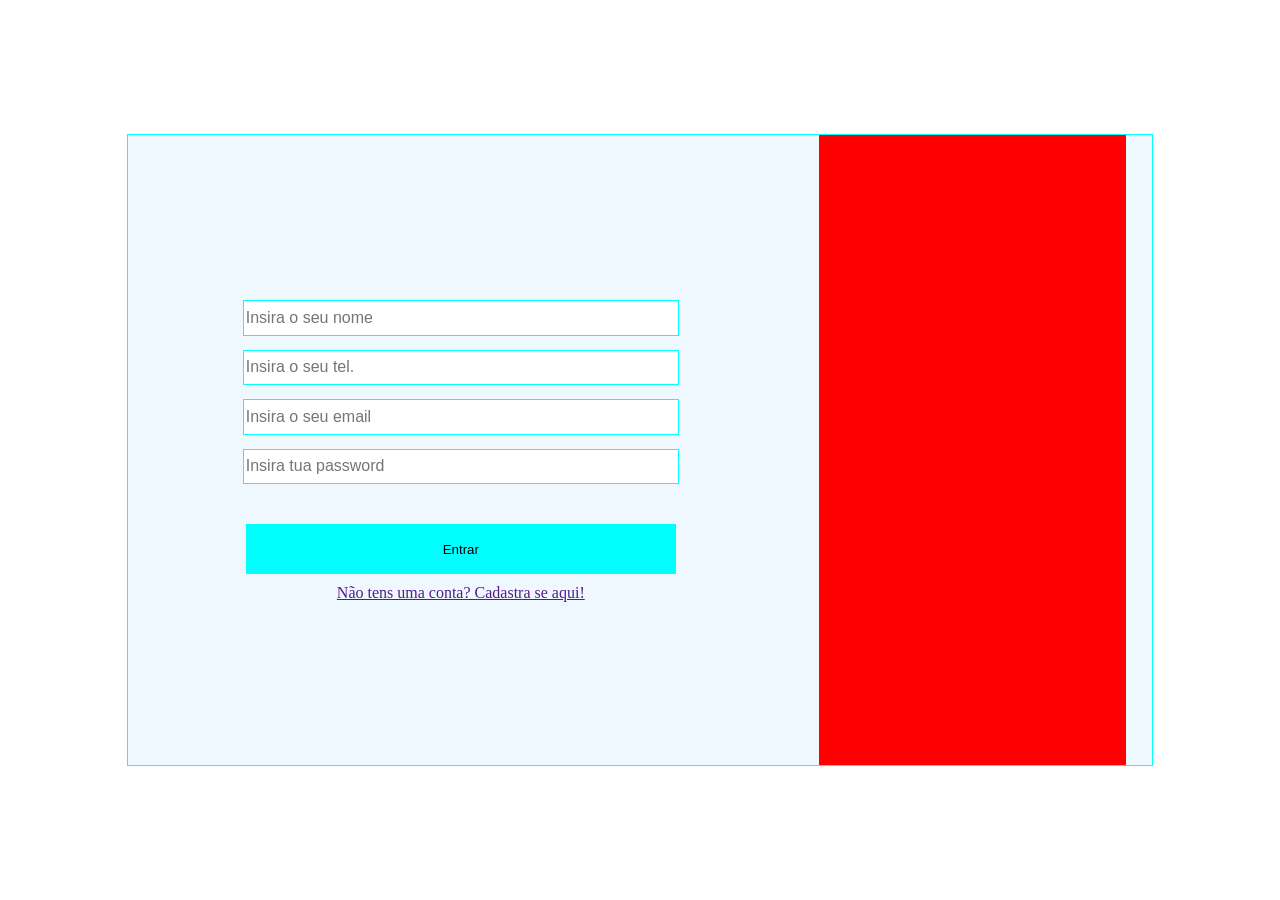
==== Front End/cadastro.html @ db4691ea "new" ====
<!DOCTYPE html>
<html lang="en">
<head>
    <meta charset="UTF-8">
    <meta name="viewport" content="width=device-width, initial-scale=1.0">
    <link rel="stylesheet" href="index.css">
    <title>Document</title>
</head>
<body>
    <div class="conteiner">

            <form action="" class="formulario">

                <Input class="name" placeholder="Insira o seu nome" type="text"></Input>
                <Input class="number" placeholder="Insira o seu tel." type="tel"></Input>
                <Input class="name" placeholder="Insira o seu email" type="email"></Input>
                <Input class="password" placeholder="Insira tua password" type="text"></Input>
                <br>
                <button type="button">Entrar</button>
                <a href="">Não tens uma conta? Cadastra se aqui!</a>

            </form>
            <div class="imagem">
                <img src="" alt="">
            </div>
    </div>
</body>
</html>
---- Front End/index.css ----
body{
    margin: 0px;
    height: 100vh;
    width: 100wh;
    display: flex;
    align-items: center;
    justify-content: center;
}
.conteiner{
    height: 70%;
    width: 80%;
    margin: 0%;
    background-color: aliceblue;
    display: flex;
    align-items: center;
    justify-content: center;
    justify-content: space-around;
    flex-direction: row;
    border-radius: 2%, 2%;
    border: 0.5px solid aqua;
}
.formulario{
    height: 100%;
    width: 60%;
    display: flex;
    flex-direction: column;
    justify-content: center;
    align-items: center;
    gap: 10px;  
}
input{
    height: 5%;
    width: 70%;
    font-family: arial;
    font-size: medium;
    margin: 2px;
    border: 0.5px solid aqua;
}
button{
    height: 50px;
     width: 70%;
    background-color: aqua;
    border: 0;
}
.imagem{
    height: 100%;
    width: 30%;
    background-color: red;
}
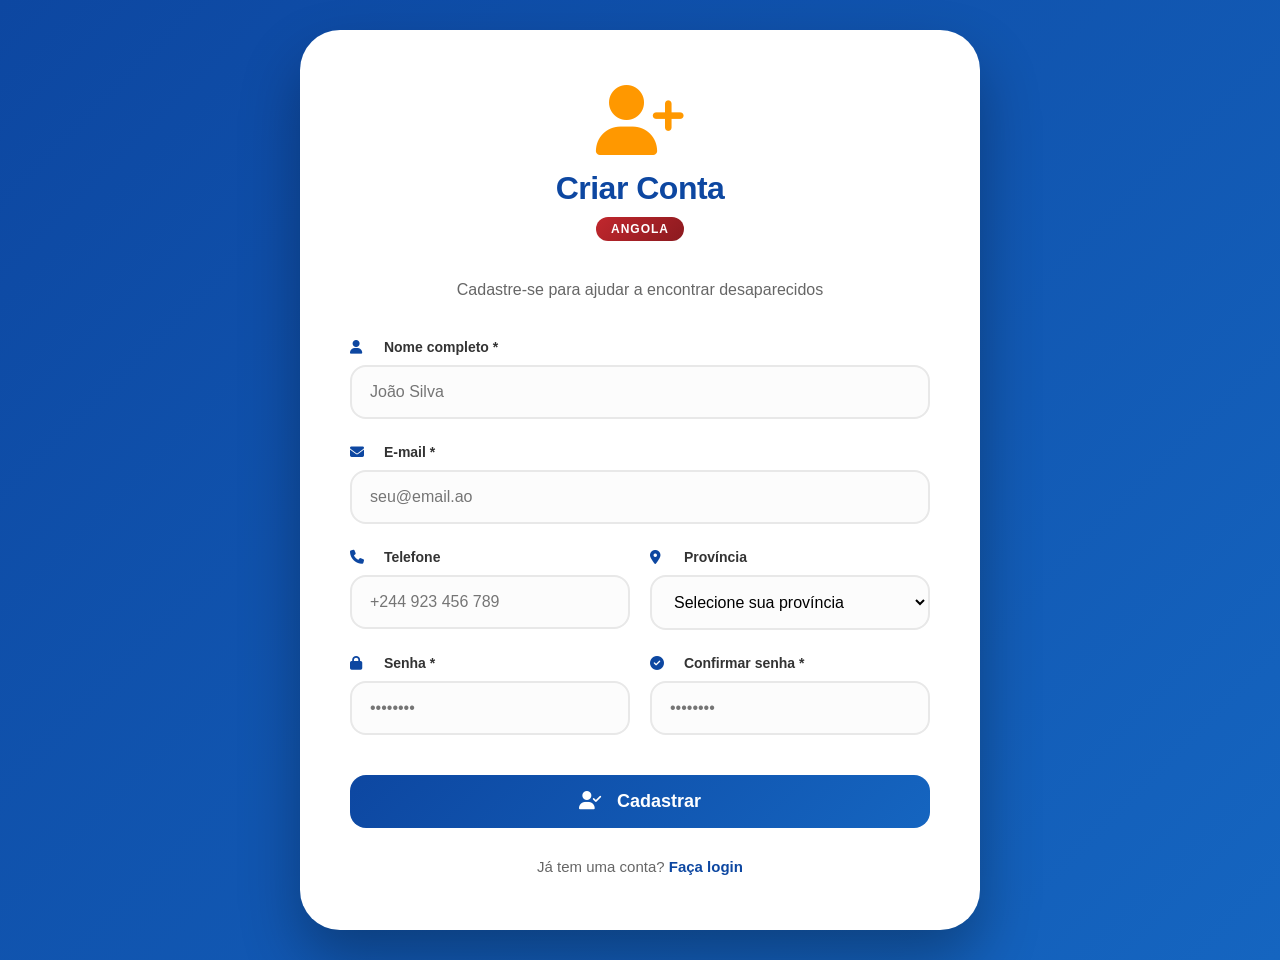
==== commit 47c2e5f9: "novo" ====
--- a/Front End/cadastro.html
+++ b/Front End/cadastro.html
@@ -1,28 +1,287 @@
 <!DOCTYPE html>
-<html lang="en">
+<html lang="pt-ao">
 <head>
     <meta charset="UTF-8">
-    <meta name="viewport" content="width=device-width, initial-scale=1.0">
+    <meta name="viewport" content="width=device-width, initial-scale=1.0, user-scalable=yes">
+    <title>BusqueDesaparecidos Angola - Cadastro</title>
+    <link rel="stylesheet" href="https://cdnjs.cloudflare.com/ajax/libs/font-awesome/6.5.1/css/all.min.css">
     <link rel="stylesheet" href="index.css">
-    <title>Document</title>
 </head>
 <body>
-    <div class="conteiner">
-
-            <form action="" class="formulario">
-
-                <Input class="name" placeholder="Insira o seu nome" type="text"></Input>
-                <Input class="number" placeholder="Insira o seu tel." type="tel"></Input>
-                <Input class="name" placeholder="Insira o seu email" type="email"></Input>
-                <Input class="password" placeholder="Insira tua password" type="text"></Input>
-                <br>
-                <button type="button">Entrar</button>
-                <a href="">Não tens uma conta? Cadastra se aqui!</a>
-
+    <div class="cadastro-wrapper">
+        <div class="cadastro-container">
+            <div class="logo-area">
+                <i class="fas fa-user-plus logo-icon"></i>
+                <h1>Criar Conta</h1>
+                <span class="angola-badge">ANGOLA</span>
+            </div>
+            <p class="subtitle">Cadastre-se para ajudar a encontrar desaparecidos</p>
+            
+            <form id="cadastroForm">
+                <div class="input-group" id="nomeGroup">
+                    <label><i class="fas fa-user"></i> Nome completo *</label>
+                    <input type="text" id="nome" placeholder="João Silva" autocomplete="off">
+                    <div class="error-message"><i class="fas fa-exclamation-circle"></i> Digite seu nome completo</div>
+                </div>
+                
+                <div class="input-group" id="emailGroupCad">
+                    <label><i class="fas fa-envelope"></i> E-mail *</label>
+                    <input type="email" id="email" placeholder="seu@email.ao" autocomplete="off">
+                    <div class="error-message"><i class="fas fa-exclamation-circle"></i> Digite um e-mail válido</div>
+                </div>
+                
+                <div class="row-inputs">
+                    <div class="input-group" id="telefoneGroup">
+                        <label><i class="fas fa-phone"></i> Telefone</label>
+                        <input type="tel" id="telefone" placeholder="+244 923 456 789">
+                        <div class="error-message"><i class="fas fa-exclamation-circle"></i> Digite um telefone válido</div>
+                    </div>
+                    
+                    <div class="input-group" id="provinciaGroup">
+                        <label><i class="fas fa-map-marker-alt"></i> Província</label>
+                        <select id="provincia">
+                            <option value="">Selecione sua província</option>
+                            <option value="Luanda">Luanda</option>
+                            <option value="Benguela">Benguela</option>
+                            <option value="Huíla">Huíla</option>
+                            <option value="Bié">Bié</option>
+                            <option value="Moxico">Moxico</option>
+                            <option value="Cuando Cubango">Cuando Cubango</option>
+                            <option value="Zaire">Zaire</option>
+                            <option value="Uíge">Uíge</option>
+                            <option value="Cuanza Norte">Cuanza Norte</option>
+                            <option value="Cuanza Sul">Cuanza Sul</option>
+                            <option value="Namibe">Namibe</option>
+                            <option value="Cabinda">Cabinda</option>
+                            <option value="Lunda Norte">Lunda Norte</option>
+                            <option value="Lunda Sul">Lunda Sul</option>
+                            <option value="Malange">Malange</option>
+                            <option value="Huambo">Huambo</option>
+                            <option value="Bengo">Bengo</option>
+                        </select>
+                        <div class="error-message"><i class="fas fa-exclamation-circle"></i> Selecione uma província</div>
+                    </div>
+                </div>
+                
+                <div class="row-inputs">
+                    <div class="input-group" id="senhaGroup">
+                        <label><i class="fas fa-lock"></i> Senha *</label>
+                        <input type="password" id="password" placeholder="••••••••">
+                        <div class="error-message"><i class="fas fa-exclamation-circle"></i> A senha deve ter pelo menos 6 caracteres</div>
+                    </div>
+                    
+                    <div class="input-group" id="confirmGroup">
+                        <label><i class="fas fa-check-circle"></i> Confirmar senha *</label>
+                        <input type="password" id="confirmPassword" placeholder="••••••••">
+                        <div class="error-message"><i class="fas fa-exclamation-circle"></i> As senhas não coincidem</div>
+                    </div>
+                </div>
+                
+                <button type="submit" class="btn-login" id="cadastrarBtn">
+                    <i class="fas fa-user-check"></i> Cadastrar
+                </button>
             </form>
-            <div class="imagem">
-                <img src="" alt="">
-            </div>
+            
+            <p class="register-link">
+                Já tem uma conta? <a href="index.html">Faça login</a>
+            </p>
+        </div>
     </div>
+
+    <!-- Toast de notificação -->
+    <div class="toast-notification" id="toast">
+        <i class="fas fa-info-circle"></i>
+        <span id="toastMessage">Mensagem</span>
+    </div>
+
+    <script>
+        const API_URL = 'http://localhost/projeto-desaparecidos/backend/';
+
+        function showToast(message, type = 'error') {
+            const toast = document.getElementById('toast');
+            const toastMessage = document.getElementById('toastMessage');
+            toastMessage.innerHTML = message;
+            toast.className = 'toast-notification show ' + type;
+            setTimeout(() => {
+                toast.classList.remove('show');
+            }, 4000);
+        }
+
+        function createRipple(event) {
+            const button = event.currentTarget;
+            const ripple = document.createElement('span');
+            const rect = button.getBoundingClientRect();
+            const size = Math.max(rect.width, rect.height);
+            const x = event.clientX - rect.left - size / 2;
+            const y = event.clientY - rect.top - size / 2;
+            
+            ripple.style.width = ripple.style.height = `${size}px`;
+            ripple.style.left = `${x}px`;
+            ripple.style.top = `${y}px`;
+            ripple.classList.add('ripple');
+            
+            button.appendChild(ripple);
+            setTimeout(() => ripple.remove(), 600);
+        }
+
+        // Validação Nome
+        const nomeInput = document.getElementById('nome');
+        const nomeGroup = document.getElementById('nomeGroup');
+        
+        nomeInput.addEventListener('input', function() {
+            if (this.value.trim() === '') {
+                nomeGroup.classList.add('error');
+                nomeGroup.classList.remove('success');
+            } else if (this.value.trim().split(' ').length < 2) {
+                nomeGroup.classList.add('error');
+                nomeGroup.classList.remove('success');
+            } else {
+                nomeGroup.classList.add('success');
+                nomeGroup.classList.remove('error');
+            }
+        });
+
+        // Validação Email
+        const emailInput = document.getElementById('email');
+        const emailGroup = document.getElementById('emailGroupCad');
+        const emailRegex = /^[^\s@]+@[^\s@]+\.[^\s@]+$/;
+        
+        emailInput.addEventListener('input', function() {
+            if (this.value === '') {
+                emailGroup.classList.remove('error', 'success');
+            } else if (!emailRegex.test(this.value)) {
+                emailGroup.classList.add('error');
+                emailGroup.classList.remove('success');
+            } else {
+                emailGroup.classList.add('success');
+                emailGroup.classList.remove('error');
+            }
+        });
+
+        // Validação Senha
+        const senhaInput = document.getElementById('password');
+        const senhaGroup = document.getElementById('senhaGroup');
+        const confirmInput = document.getElementById('confirmPassword');
+        const confirmGroup = document.getElementById('confirmGroup');
+        
+        senhaInput.addEventListener('input', function() {
+            if (this.value === '') {
+                senhaGroup.classList.remove('error', 'success');
+            } else if (this.value.length < 6) {
+                senhaGroup.classList.add('error');
+                senhaGroup.classList.remove('success');
+            } else {
+                senhaGroup.classList.add('success');
+                senhaGroup.classList.remove('error');
+            }
+            
+            // Verificar se as senhas coincidem
+            if (confirmInput.value !== '') {
+                if (senhaInput.value === confirmInput.value && senhaInput.value.length >= 6) {
+                    confirmGroup.classList.add('success');
+                    confirmGroup.classList.remove('error');
+                } else {
+                    confirmGroup.classList.add('error');
+                    confirmGroup.classList.remove('success');
+                }
+            }
+        });
+        
+        confirmInput.addEventListener('input', function() {
+            if (this.value === '') {
+                confirmGroup.classList.remove('error', 'success');
+            } else if (senhaInput.value !== this.value) {
+                confirmGroup.classList.add('error');
+                confirmGroup.classList.remove('success');
+            } else if (senhaInput.value === this.value && senhaInput.value.length >= 6) {
+                confirmGroup.classList.add('success');
+                confirmGroup.classList.remove('error');
+            }
+        });
+
+        // Submit do formulário
+        const cadastroForm = document.getElementById('cadastroForm');
+        const cadastrarBtn = document.getElementById('cadastrarBtn');
+
+        cadastroForm.addEventListener('submit', async function(e) {
+            e.preventDefault();
+            
+            const nome = nomeInput.value.trim();
+            const email = emailInput.value.trim();
+            const senha = senhaInput.value;
+            const confirmar = confirmInput.value;
+            const telefone = document.getElementById('telefone').value;
+            const provincia = document.getElementById('provincia').value;
+            
+            let isValid = true;
+            
+            // Validar nome
+            if (!nome || nome.split(' ').length < 2) {
+                nomeGroup.classList.add('error');
+                isValid = false;
+            }
+            
+            // Validar email
+            if (!email || !emailRegex.test(email)) {
+                emailGroup.classList.add('error');
+                isValid = false;
+            }
+            
+            // Validar senha
+            if (!senha || senha.length < 6) {
+                senhaGroup.classList.add('error');
+                isValid = false;
+            }
+            
+            // Validar confirmação
+            if (senha !== confirmar) {
+                confirmGroup.classList.add('error');
+                isValid = false;
+            }
+            
+            if (!isValid) {
+                showToast('Por favor, corrija os erros no formulário', 'error');
+                return;
+            }
+            
+            // Mostrar loading
+            cadastrarBtn.classList.add('loading');
+            const originalText = cadastrarBtn.innerHTML;
+            cadastrarBtn.innerHTML = '<i class="fas fa-spinner fa-spin"></i> Cadastrando...';
+            cadastrarBtn.disabled = true;
+            
+            const dados = { nome, email, senha, telefone, provincia };
+            
+            try {
+                const response = await fetch(API_URL + 'cadastrar.php', {
+                    method: 'POST',
+                    headers: { 'Content-Type': 'application/json' },
+                    body: JSON.stringify(dados)
+                });
+                
+                const data = await response.json();
+                
+                if (data.success) {
+                    showToast('Cadastro realizado com sucesso! Redirecionando para o login...', 'success');
+                    setTimeout(() => {
+                        window.location.href = 'index.html';
+                    }, 2000);
+                } else {
+                    showToast(data.erro || 'Erro ao cadastrar', 'error');
+                    cadastrarBtn.classList.remove('loading');
+                    cadastrarBtn.innerHTML = originalText;
+                    cadastrarBtn.disabled = false;
+                }
+            } catch (error) {
+                console.error('Erro:', error);
+                showToast('Erro de conexão com o servidor', 'error');
+                cadastrarBtn.classList.remove('loading');
+                cadastrarBtn.innerHTML = originalText;
+                cadastrarBtn.disabled = false;
+            }
+        });
+
+        cadastrarBtn.addEventListener('click', createRipple);
+    </script>
 </body>
 </html>
--- a/Front End/index.css
+++ b/Front End/index.css
@@ -1,49 +1,514 @@
-body{
-    margin: 0px;
-    height: 100vh;
-    width: 100wh;
+* {
+    margin: 0;
+    padding: 0;
+    box-sizing: border-box;
+    font-family: 'Segoe UI', Tahoma, Geneva, Verdana, sans-serif;
+}
+
+body {
+    background: linear-gradient(135deg, #0d47a1 0%, #1565c0 100%);
+    min-height: 100vh;
     display: flex;
     align-items: center;
     justify-content: center;
-}
-.conteiner{
-    height: 70%;
-    width: 80%;
-    margin: 0%;
-    background-color: aliceblue;
+    padding: 30px;
+}
+
+/* Container Principal do Login */
+.login-wrapper {
+    width: 100%;
+    max-width: 1300px;
+    margin: 0 auto;
+}
+
+.login-container {
     display: flex;
-    align-items: center;
-    justify-content: center;
-    justify-content: space-around;
-    flex-direction: row;
-    border-radius: 2%, 2%;
-    border: 0.5px solid aqua;
-}
-.formulario{
-    height: 100%;
-    width: 60%;
+    background: white;
+    border-radius: 40px;
+    overflow: hidden;
+    box-shadow: 0 30px 60px rgba(0,0,0,0.3);
+    animation: fadeInUp 0.6s ease;
+    flex-wrap: wrap;
+}
+
+/* Lado do Formulário - MAIS ESPAÇADO */
+.login-form-side {
+    flex: 1.2;
+    min-width: 400px;
+    padding: 60px 55px;
+}
+
+/* Lado das Imagens */
+.login-images-side {
+    flex: 1;
+    min-width: 380px;
+    background: linear-gradient(135deg, #0d2b1e, #1a5f3a);
+    padding: 50px 35px;
     display: flex;
     flex-direction: column;
     justify-content: center;
+    gap: 30px;
+}
+
+@keyframes fadeInUp {
+    from {
+        opacity: 0;
+        transform: translateY(40px);
+    }
+    to {
+        opacity: 1;
+        transform: translateY(0);
+    }
+}
+
+/* Logo e Título */
+.logo-area {
+    text-align: center;
+    margin-bottom: 40px;
+}
+
+.logo-icon {
+    font-size: 70px;
+    color: #ff9800;
+    display: block;
+    margin-bottom: 15px;
+    animation: pulse 2s infinite;
+}
+
+@keyframes pulse {
+    0%, 100% { transform: scale(1); }
+    50% { transform: scale(1.05); }
+}
+
+.logo-area h1 {
+    color: #0d47a1;
+    font-size: 32px;
+    margin-bottom: 10px;
+    letter-spacing: -0.5px;
+}
+
+.angola-badge {
+    display: inline-block;
+    background: linear-gradient(135deg, #c1272d, #8b1a1f);
+    color: white;
+    padding: 5px 15px;
+    border-radius: 30px;
+    font-size: 12px;
+    font-weight: bold;
+    letter-spacing: 1px;
+}
+
+.subtitle {
+    text-align: center;
+    color: #666;
+    margin-bottom: 40px;
+    font-size: 16px;
+}
+
+/* Input Groups - MAIS ESPAÇADOS */
+.input-group {
+    margin-bottom: 25px;
+}
+
+.input-group label {
+    display: block;
+    margin-bottom: 10px;
+    color: #333;
+    font-weight: 600;
+    font-size: 14px;
+}
+
+.input-group label i {
+    color: #0d47a1;
+    width: 22px;
+    margin-right: 8px;
+}
+
+.input-group input,
+.input-group select {
+    width: 100%;
+    padding: 16px 18px;
+    border: 2px solid #e8e8e8;
+    border-radius: 16px;
+    font-size: 16px;
+    transition: all 0.3s;
+    background: #fcfcfc;
+}
+
+.input-group input:focus,
+.input-group select:focus {
+    outline: none;
+    border-color: #0d47a1;
+    background: white;
+    box-shadow: 0 0 0 4px rgba(13,71,161,0.1);
+    transform: translateY(-2px);
+}
+
+/* Campo com erro */
+.input-group.error input {
+    border-color: #e53935;
+    background: #fff5f5;
+}
+
+.input-group.error label {
+    color: #e53935;
+}
+
+.error-message {
+    color: #e53935;
+    font-size: 12px;
+    margin-top: 8px;
+    display: none;
+}
+
+.input-group.error .error-message {
+    display: block;
+}
+
+/* Campo com sucesso */
+.input-group.success input {
+    border-color: #4caf50;
+    background: #f5fff5;
+}
+
+/* Botão com animação */
+.btn-login {
+    width: 100%;
+    padding: 16px;
+    background: linear-gradient(135deg, #0d47a1, #1565c0);
+    color: white;
+    border: none;
+    border-radius: 16px;
+    font-size: 18px;
+    font-weight: bold;
+    cursor: pointer;
+    transition: all 0.3s;
+    margin-top: 15px;
+    position: relative;
+    overflow: hidden;
+}
+
+.btn-login i {
+    margin-right: 10px;
+}
+
+.btn-login:hover {
+    transform: translateY(-3px);
+    box-shadow: 0 10px 25px rgba(13,71,161,0.4);
+}
+
+.btn-login:active {
+    transform: translateY(0);
+}
+
+/* Efeito ripple do botão */
+.btn-login .ripple {
+    position: absolute;
+    border-radius: 50%;
+    background: rgba(255,255,255,0.4);
+    transform: scale(0);
+    animation: ripple 0.6s linear;
+    pointer-events: none;
+}
+
+@keyframes ripple {
+    to {
+        transform: scale(4);
+        opacity: 0;
+    }
+}
+
+/* Link de Cadastro */
+.register-link {
+    text-align: center;
+    margin-top: 30px;
+    color: #666;
+    font-size: 15px;
+}
+
+.register-link a {
+    color: #0d47a1;
+    text-decoration: none;
+    font-weight: bold;
+    transition: all 0.2s;
+}
+
+.register-link a:hover {
+    text-decoration: underline;
+    color: #ff9800;
+}
+
+/* ========== CARDS DE IMAGENS (HIGHLIGHT) ========== */
+.image-card {
+    background: rgba(255,255,255,0.12);
+    backdrop-filter: blur(12px);
+    border-radius: 24px;
+    padding: 22px;
+    text-align: center;
+    transition: all 0.3s;
+    cursor: pointer;
+    border: 1px solid rgba(255,255,255,0.2);
+}
+
+.image-card:hover {
+    transform: translateY(-8px);
+    background: rgba(255,255,255,0.2);
+    border-color: rgba(255,255,255,0.4);
+}
+
+.image-card-img {
+    width: 100%;
+    height: 170px;
+    object-fit: cover;
+    border-radius: 18px;
+    margin-bottom: 18px;
+}
+
+.image-card-title {
+    color: white;
+    font-size: 18px;
+    font-weight: bold;
+    margin-bottom: 10px;
+}
+
+.image-card-desc {
+    color: rgba(255,255,255,0.85);
+    font-size: 13px;
+    line-height: 1.5;
+}
+
+.image-badge {
+    display: inline-block;
+    background: #ff9800;
+    color: #1a1a1a;
+    font-size: 12px;
+    padding: 5px 14px;
+    border-radius: 30px;
+    margin-top: 12px;
+    font-weight: bold;
+}
+
+/* ========== CADASTRO (Centralizado e Mais Espaçado) ========== */
+.cadastro-wrapper {
+    width: 100%;
+    max-width: 680px;
+    margin: 0 auto;
+}
+
+.cadastro-container {
+    background: white;
+    border-radius: 40px;
+    padding: 55px 50px;
+    box-shadow: 0 30px 60px rgba(0,0,0,0.3);
+    animation: fadeInUp 0.6s ease;
+}
+
+/* Linha de dois campos */
+.row-inputs {
+    display: flex;
+    gap: 20px;
+    flex-wrap: wrap;
+}
+
+.row-inputs .input-group {
+    flex: 1;
+    min-width: 160px;
+}
+
+/* Loading spinner */
+.loading-spinner {
+    display: inline-block;
+    width: 20px;
+    height: 20px;
+    border: 3px solid rgba(255,255,255,0.3);
+    border-radius: 50%;
+    border-top-color: white;
+    animation: spin 0.8s linear infinite;
+    margin-left: 10px;
+}
+
+@keyframes spin {
+    to { transform: rotate(360deg); }
+}
+
+.btn-login.loading {
+    opacity: 0.7;
+    cursor: wait;
+}
+
+/* Toast de notificação */
+.toast-notification {
+    position: fixed;
+    bottom: 30px;
+    right: 30px;
+    background: #0d47a1;
+    color: white;
+    padding: 14px 24px;
+    border-radius: 50px;
+    z-index: 1000;
+    display: none;
     align-items: center;
-    gap: 10px;  
-}
-input{
-    height: 5%;
-    width: 70%;
-    font-family: arial;
-    font-size: medium;
-    margin: 2px;
-    border: 0.5px solid aqua;
-}
-button{
-    height: 50px;
-     width: 70%;
-    background-color: aqua;
-    border: 0;
-}
-.imagem{
-    height: 100%;
-    width: 30%;
-    background-color: red;
+    gap: 12px;
+    animation: slideInRight 0.3s;
+    box-shadow: 0 5px 15px rgba(0,0,0,0.2);
+}
+
+.toast-notification.show {
+    display: flex;
+}
+
+.toast-notification.error {
+    background: #e53935;
+}
+
+.toast-notification.success {
+    background: #4caf50;
+}
+
+@keyframes slideInRight {
+    from {
+        opacity: 0;
+        transform: translateX(100px);
+    }
+    to {
+        opacity: 1;
+        transform: translateX(0);
+    }
+}
+
+/* ========== RESPONSIVIDADE AVANÇADA ========== */
+/* Telas grandes (Desktop) */
+@media (min-width: 1400px) {
+    .login-form-side {
+        padding: 80px 70px;
+    }
+    
+    .login-images-side {
+        padding: 60px 45px;
+    }
+    
+    .image-card-img {
+        height: 200px;
+    }
+}
+
+/* Telas médias (Tablet) */
+@media (max-width: 1024px) {
+    .login-form-side {
+        padding: 45px 40px;
+        min-width: 350px;
+    }
+    
+    .login-images-side {
+        min-width: 320px;
+        padding: 40px 25px;
+    }
+    
+    .image-card-img {
+        height: 140px;
+    }
+    
+    .logo-icon {
+        font-size: 55px;
+    }
+    
+    .logo-area h1 {
+        font-size: 28px;
+    }
+}
+
+/* Telas pequenas (Mobile) */
+@media (max-width: 850px) {
+    body {
+        padding: 20px;
+    }
+    
+    .login-container {
+        flex-direction: column;
+    }
+    
+    .login-form-side {
+        min-width: auto;
+        padding: 40px 30px;
+    }
+    
+    .login-images-side {
+        display: none;
+    }
+    
+    .cadastro-container {
+        padding: 40px 30px;
+    }
+    
+    .input-group input,
+    .input-group select {
+        padding: 14px 16px;
+        font-size: 15px;
+    }
+    
+    .btn-login {
+        padding: 14px;
+        font-size: 16px;
+    }
+    
+    .row-inputs {
+        flex-direction: column;
+        gap: 0;
+    }
+}
+
+/* Mobile muito pequeno */
+@media (max-width: 480px) {
+    .login-form-side {
+        padding: 30px 20px;
+    }
+    
+    .logo-icon {
+        font-size: 45px;
+    }
+    
+    .logo-area h1 {
+        font-size: 24px;
+    }
+    
+    .subtitle {
+        font-size: 14px;
+        margin-bottom: 30px;
+    }
+    
+    .input-group {
+        margin-bottom: 20px;
+    }
+    
+    .input-group input,
+    .input-group select {
+        padding: 12px 14px;
+    }
+    
+    .cadastro-container {
+        padding: 30px 20px;
+    }
+    
+    .toast-notification {
+        left: 20px;
+        right: 20px;
+        bottom: 20px;
+        text-align: center;
+        justify-content: center;
+    }
+}
+
+/* Modo paisagem em mobile */
+@media (max-width: 850px) and (orientation: landscape) {
+    .login-images-side {
+        display: none;
+    }
+    
+    .login-form-side {
+        padding: 25px 30px;
+    }
+    
+    body {
+        padding: 15px;
+    }
 }
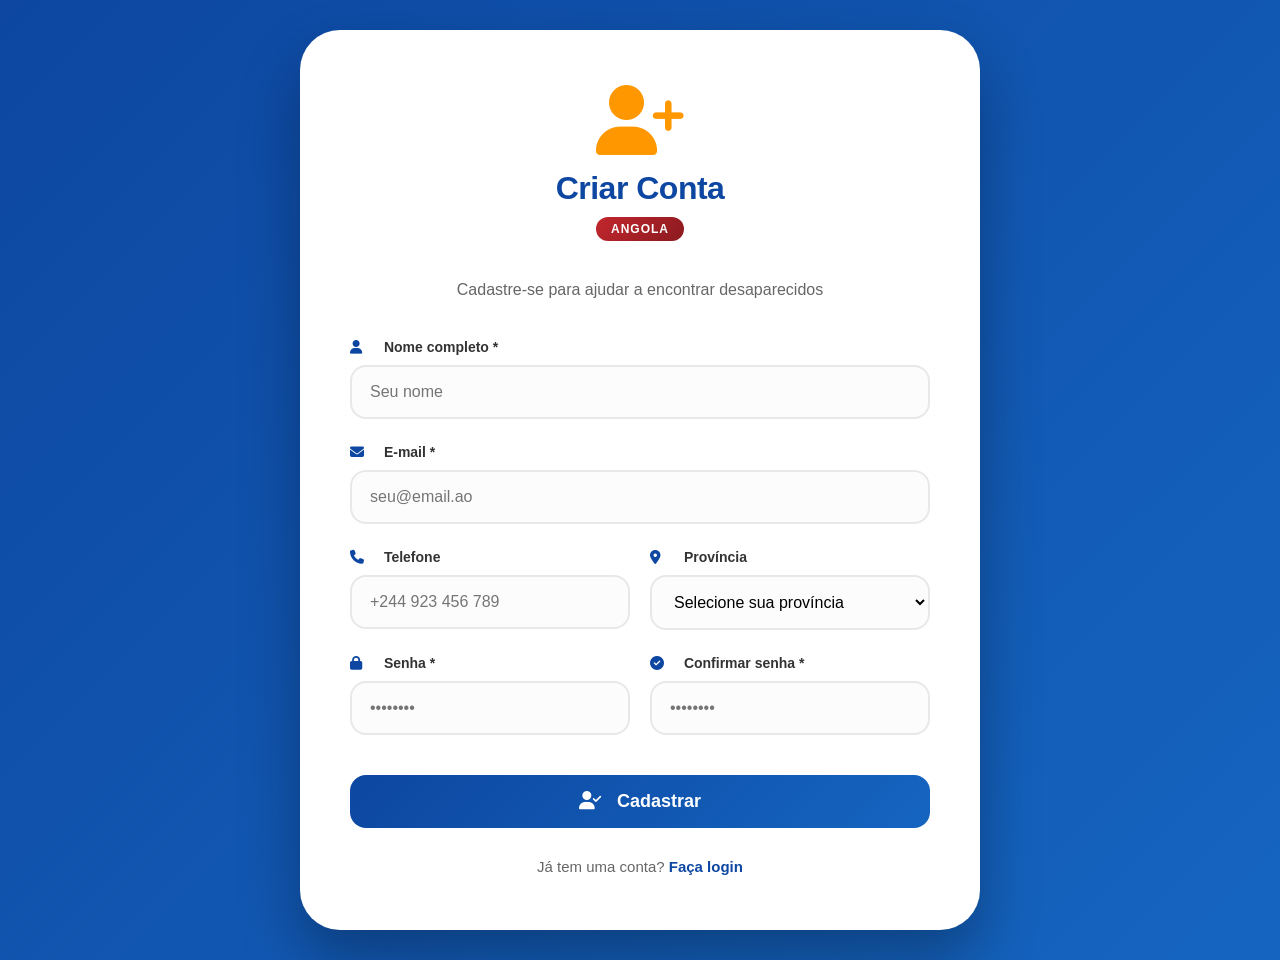
==== commit 31a3221d: "novo" ====
--- a/Front End/cadastro.html
+++ b/Front End/cadastro.html
@@ -20,7 +20,7 @@
             <form id="cadastroForm">
                 <div class="input-group" id="nomeGroup">
                     <label><i class="fas fa-user"></i> Nome completo *</label>
-                    <input type="text" id="nome" placeholder="João Silva" autocomplete="off">
+                    <input type="text" id="nome" placeholder="Seu nome" autocomplete="off">
                     <div class="error-message"><i class="fas fa-exclamation-circle"></i> Digite seu nome completo</div>
                 </div>
                 
